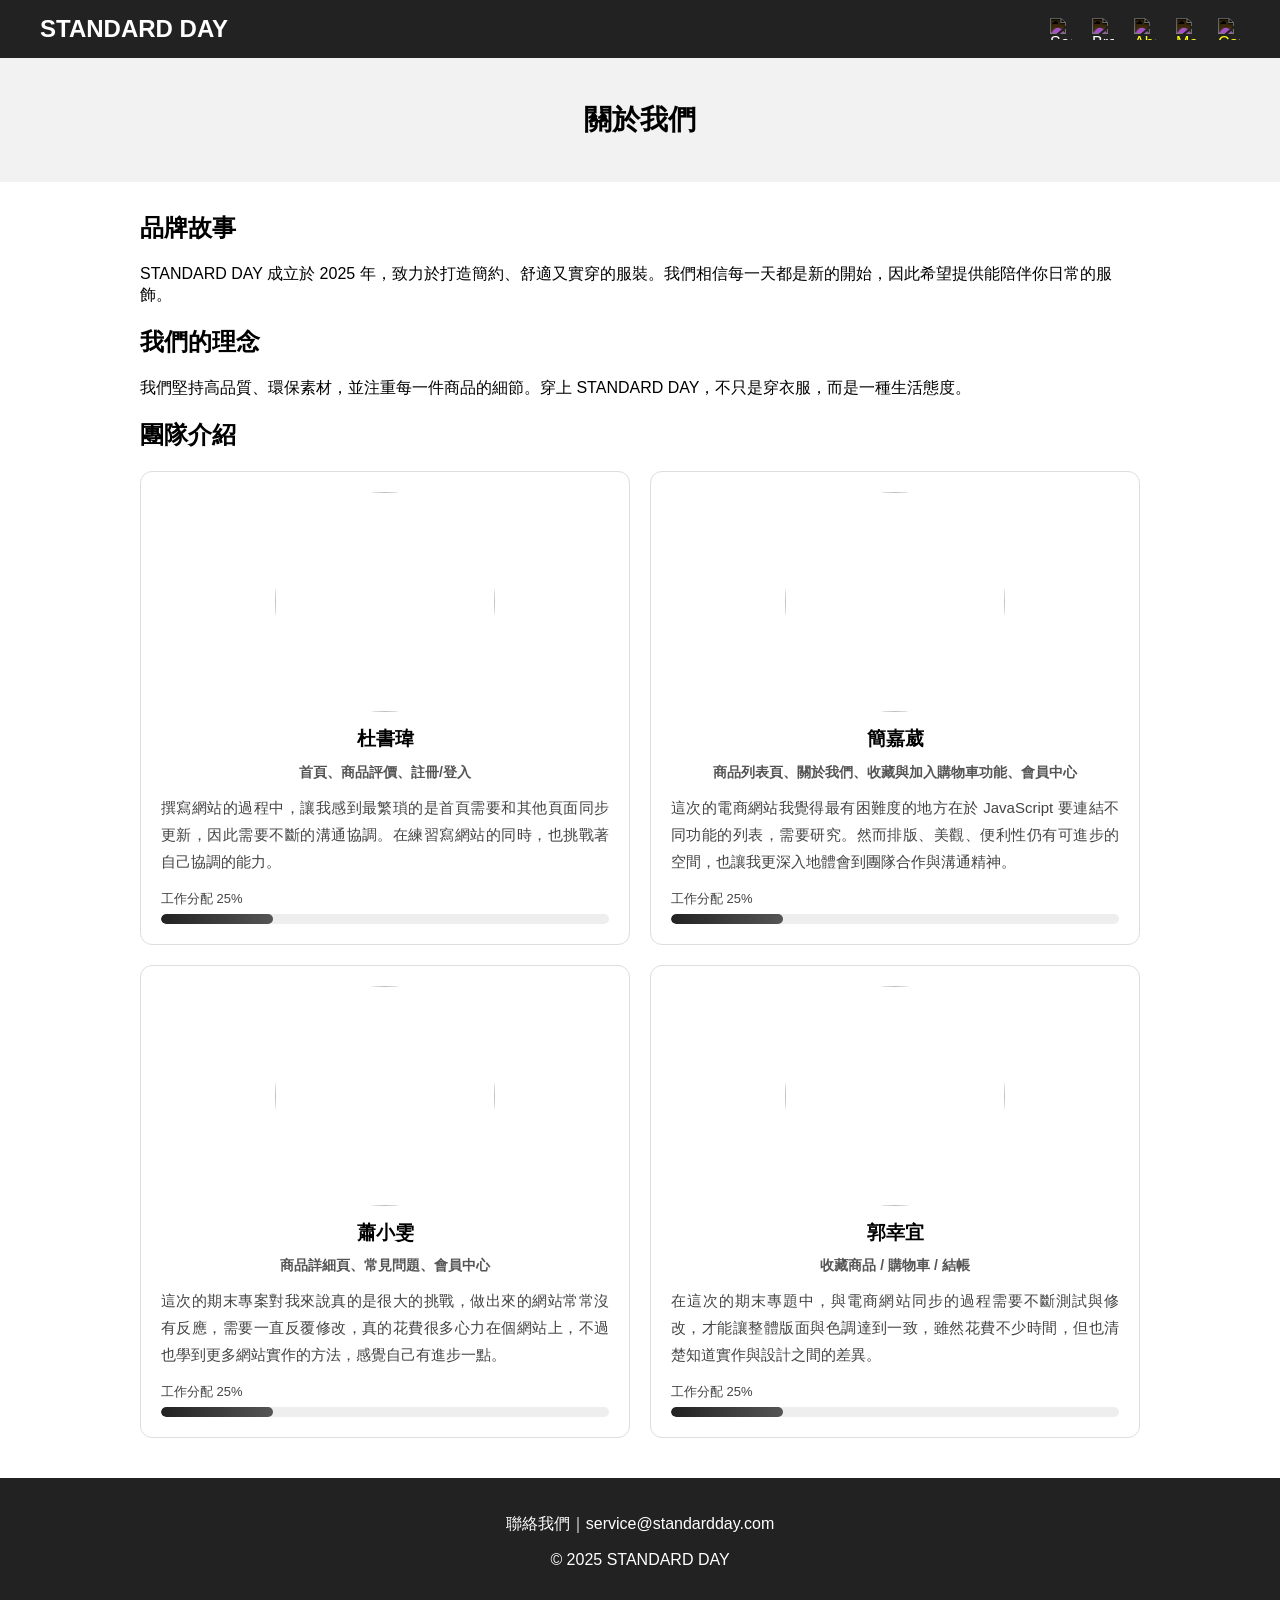
==== final/about.html @ c5c42846 "Add files via upload" ====
<!DOCTYPE html>
<html lang="zh-Hant">
<head>
<meta charset="UTF-8">
<meta name="viewport" content="width=device-width, initial-scale=1.0">
<title>關於我們｜STANDARD DAY</title>

<link rel="stylesheet" href="style.css">
<style>
    body {
        margin: 0;
        font-family: Arial, sans-serif;
    }
    
    footer {
        background-color: #222;
        color: white;
        text-align: center;
        padding: 20px;
        margin-top: 40px;
    }
    
    .about-header {
        background-color: #f2f2f2;
        padding: 20px;
        text-align: center;
    }
    
    .animated-title {
        font-size: 28px;
        opacity: 0;
        transform: translateX(-50px);
        animation: slideFadeIn 1s forwards;
    }
    
    @keyframes slideFadeIn {
        to {
            opacity: 1;
            transform: translateX(0);
        }
    }
    
    .about-container {
        max-width: 1000px;
        margin: 30px auto;
        padding: 0 30px;
    }
    
    .team-grid {
        display: grid;
        grid-template-columns: repeat(2, 1fr);
        gap: 20px;
        margin-top: 20px;
    }
    
    .team-card {
        background: #fff;
        border: 1px solid #ddd;
        border-radius: 12px;
        text-align: center;
        padding: 20px;
        transition: transform 0.3s, box-shadow 0.3s;
    }
    
    .team-card:hover {
        transform: translateY(-5px);
        box-shadow: 0 8px 20px rgba(0,0,0,0.1);
    }
    
    .team-card img {
        width: 220px;
        height: 220px;
        object-fit: cover;
        border-radius: 50%;
    }
    .team-card p {
    font-family: "Noto Sans TC", "PingFang TC", "Microsoft JhengHei", sans-serif;
    font-size: 15px;
    line-height: 1.8;
    color: #444;
    text-align: justify;        
    margin-top: 12px;
}
    .team-card h3 {
        margin: 10px 0 5px;
    }
    
    .team-card h2 {
        font-size: 14px;
        color: #555;
    }
    
    /* ===== 工作分配進度條 ===== */
    .work-progress {
        margin-top: 15px;
        text-align: left;
    }
    
    .progress-label {
        font-size: 13px;
        margin-bottom: 6px;
        color: #444;
    }
    
    .progress-bar {
        width: 100%;
        height: 10px;
        background-color: #eee;
        border-radius: 10px;
        overflow: hidden;
    }
    
    .progress-fill {
        height: 100%;
        width: 0;
        background: linear-gradient(90deg, #222, #555);
        border-radius: 10px;
        transition: width 1.5s ease;
    }
    #backToTop {
      position: fixed;
      bottom: 40px;
      right: 40px;
      z-index: 1000;
      background-color: #333;
      color: #fff;
      border: none;
      padding: 12px 16px;
      border-radius: 50%;
      cursor: pointer;
      font-size: 20px;
      display: none; /* 一開始隱藏 */
      transition: background 0.3s, transform 0.2s;
    }

    #backToTop:hover {
      background-color: #555;
      transform: scale(1.1);
    }
</style>
</head>

<body>

    <header>
      <div class="nav-left">
        <a href="index.jsp" class="logo">STANDARD DAY</a>
      </div>
    
      <div class="nav-icons">
        <div class="search-wrapper">
          <img src="images/search.png" alt="Search" id="searchIcon">
          <div class="search-box" id="searchBox">
            <div class="search-input">
                <img src="images/search.png" alt="">
                <input type="text" id="searchInput" placeholder="搜尋商品...">
                <div class="search-result" id="searchResult"></div>
            </div>
          </div>
        </div>
    
        <div class="menu-wrapper">
          <img src="images/clothes.png" alt="Browse" id="menuIcon">
           <div class="menu-box" id="menuBox">
                <a href="tops.html" class="menu-item">
                  <img src="images/tops.png" alt="Tops">
                </a>
                <a href="bottoms.html" class="menu-item">
                  <img src="images/bottoms.png" alt="Bottoms">
                </a>
          </div>
        </div>
    
        <a href="about.html" title="關於我們">
          <img src="images/info.png" alt="About">
        </a>
    
        <!-- user-area -->
        <a href="member.jsp" title="會員中心">
          <img src="images/user.png" alt="Member">
        </a>

        <a href="cart.html" title="購物車">
          <img src="images/shopping_cart.png" alt="Cart">
        </a>
      </div>
    </header>

<section class="about-header">
  <h1 class="animated-title">關於我們</h1>
</section>

<!-- 主內容 -->
<main class="about-container">
  <section class="about-section">
    <h2>品牌故事</h2>
    <p>
      STANDARD DAY 成立於 2025 年，致力於打造簡約、舒適又實穿的服裝。我們相信每一天都是新的開始，因此希望提供能陪伴你日常的服飾。
    </p>
  </section>

  <section class="about-section">
    <h2>我們的理念</h2>
    <p>
      我們堅持高品質、環保素材，並注重每一件商品的細節。穿上 STANDARD DAY，不只是穿衣服，而是一種生活態度。
    </p>
  </section>

  <section class="about-section team-section">
    <h2>團隊介紹</h2>

  <div class="team-grid">

    <div class="team-card">
      <img src="images/member1.jpg">
      <h3>杜書瑋</h3>
      <h2>首頁、商品評價、註冊/登入</h2>
         <p>撰寫網站的過程中，讓我感到最繁瑣的是首頁需要和其他頁面同步更新，因此需要不斷的溝通協調。在練習寫網站的同時，也挑戰著自己協調的能力。</p>
      <div class="work-progress">
        <div class="progress-label">工作分配 25%</div>
        <div class="progress-bar">
          <div class="progress-fill" data-percent="25"></div>
        </div>
      </div>
    </div>

    <div class="team-card">
      <img src="images/team members2.jpg">
      <h3>簡嘉葳</h3>
      <h2>商品列表頁、關於我們、收藏與加入購物車功能、會員中心</h2>
      <p>這次的電商網站我覺得最有困難度的地方在於 JavaScript 要連結不同功能的列表，需要研究。然而排版、美觀、便利性仍有可進步的空間，也讓我更深入地體會到團隊合作與溝通精神。</p>
      <div class="work-progress">
        <div class="progress-label">工作分配 25%</div>
        <div class="progress-bar">
          <div class="progress-fill" data-percent="25"></div>
        </div>
      </div>
    </div>

    <div class="team-card">
      <img src="images/member3.jpg">
      <h3>蕭小雯</h3>
      <h2>商品詳細頁、常見問題、會員中心</h2>
      <p> 這次的期末專案對我來說真的是很大的挑戰，做出來的網站常常沒有反應，需要一直反覆修改，真的花費很多心力在個網站上，不過也學到更多網站實作的方法，感覺自己有進步一點。</p>
      <div class="work-progress">
        <div class="progress-label">工作分配 25%</div>
        <div class="progress-bar">
          <div class="progress-fill" data-percent="25"></div>
        </div>
      </div>
    </div>

    <div class="team-card">
      <img src="images/member4.jpg">
      <h3>郭幸宜</h3>
      <h2>收藏商品 / 購物車 / 結帳</h2>
      <p>在這次的期末專題中，與電商網站同步的過程需要不斷測試與修改，才能讓整體版面與色調達到一致，雖然花費不少時間，但也清楚知道實作與設計之間的差異。</p>
      <div class="work-progress">
        <div class="progress-label">工作分配 25%</div>
        <div class="progress-bar">
          <div class="progress-fill" data-percent="25"></div>
        </div>
      </div>
    </div>

  </div>
</main>

    <footer>
      <p>聯絡我們｜service@standardday.com</p>
      <p>© 2025 STANDARD DAY</p>
    </footer>
    
    <script>
        document.addEventListener("DOMContentLoaded", () => {
          document.querySelectorAll(".progress-fill").forEach(bar => {
            const percent = bar.dataset.percent;
            setTimeout(() => {
              bar.style.width = percent + "%";
            }, 300);
          });
        });
        // 取得按鈕
        const backToTopBtn = document.getElementById("backToTop");
        
        // 當滾動超過 200px 顯示按鈕
        window.onscroll = function() {
          if (document.body.scrollTop > 200 || document.documentElement.scrollTop > 200) {
            backToTopBtn.style.display = "block";
          } else {
            backToTopBtn.style.display = "none";
          }
        };
        
        // 點擊平滑回到頂部
        backToTopBtn.addEventListener("click", () => {
          window.scrollTo({ top: 0, behavior: "smooth" });
        });

    </script>

    <script src="products.js"></script>
    <script src="script.js"></script>
    
    <!-- 回到頂部按鈕 -->
    <button id="backToTop" title="回到頂部">↑</button>

</body>
</html>
---- final/style.css ----
body {
  margin: 0;
  font-family: Arial, sans-serif;
}

.intro {
  position: fixed;
  inset: 0;
  background: #000;
  display: flex;
  justify-content: center;
  align-items: center;
  z-index: 9999;
}

.title {
  font-size: 70px;
  font-weight: 700;
  letter-spacing: 4px;
  color: #fff;
  display: flex;
  overflow: hidden;
}

.title span {
  display: inline-block;
  animation-duration: 1.5s;
  animation-fill-mode: forwards;
}

.left {
  animation-name: splitLeft;
}

.right {
  animation-name: splitRight;
}

@keyframes splitLeft {
  from {
    transform: translateX(0);
    opacity: 1;
  }
  to {
    transform: translateX(-120px);
    opacity: 0;
  }
}

@keyframes splitRight {
  from {
    transform: translateX(0);
    opacity: 1;
  }
  to {
    transform: translateX(120px);
    opacity: 0;
  }
}

/* Logo + Navbar */

header {
  display: flex;
  justify-content: space-between;
  align-items: center;
  padding: 15px 40px;
  background-color: #222;
  position: relative;
  z-index: 1000;
}

.logo {
  color: white;
  font-size: 24px;
  font-weight: bold;
  text-decoration: none;
}

nav a {
  color: white;
  text-decoration: none;
  margin-left: 20px;
}

nav a:hover {
  text-decoration: underline;
}

/*top bottom*/

#backToTop {
  width: 50px;
  height: 50px;
  border-radius: 50%;
  background-color: #333;
  color: white;
  display: flex;
  align-items: center;
  justify-content: center; 
  position: fixed;
  bottom: 20px;
  right: 20px;
  cursor: pointer;
  box-shadow: 0 2px 6px rgba(0,0,0,0.3);
  z-index: 1000;
  font-size: 24px;
  transition: background 0.3s;
}

#backToTop:hover {
  background-color: #555;
}

/* ===== Header Icons Layout ===== */

.nav-icons {
  display: flex;
  align-items: center;
  gap: 20px;          /* icon 之間距離 */
}

.nav-icons img {
  width: 22px;
  height: 22px;
  cursor: pointer;
  filter: invert(1);
  display: block;
}

.nav-icons img:hover {
  opacity: 0.8;
}

/* 搜尋 / 商品瀏覽 wrapper */
.search-wrapper,
.menu-wrapper {
  position: relative;
}

/* 下拉盒子（預設隱藏） */
.search-box,
.menu-box {
  position: absolute;
  top: 100%;
  right: 0;
  background: white;
  border: 1px solid #ddd;
  padding: 10px;
  display: none;
  min-width: 160px;
  z-index: 3000;
  pointer-events: auto;
  align-items: center;
}

.search-box.active,
.menu-box.active{
  display: block;
}


/* 搜尋輸入 */
.search-input {
  display: flex;
  align-items: center;
  gap: 5px;
}

.search-input input {
  border: 1px solid #ccc;
  padding: 5px;
  width: 120px;
}

.search-result {
  background: #fff;
  border: 1px solid #ddd;
  margin-top: 5px;
  max-height: 250px;
  overflow-y: auto;
}

.search-item {
  display: block;
  padding: 8px 12px;
  color: #333;
  text-decoration: none;
}

.search-item:hover {
  background-color: #f4f4f4;
}


/* 商品分類連結 */
.menu-box {
  position: absolute;
  top: 60px;
  right: 0;
  background: #222;
  padding: 10px;
  border-radius: 8px;

  display: none;
  flex-direction: column;
  gap: 10px;
  z-index: 999;
}

.menu-box.active {
  display: flex;
}

.menu-box img {
  width: 90px;
  height: auto;
  display: block;
  filter: none;
  transition: filter 0.2s ease, opacity 0.2s ease;
}

.menu-box a {
  display: block;
  padding: 5px 0;
  text-decoration: none;
  color: #333;
}

.menu-box a:hover {
  color: #000;
  font-weight: bold;
}

.menu-item {
  display: flex;
  justify-content: center;
}

.menu-item:hover img {
  filter: brightness(0) invert(1);
}

/* banner */
.banner {
  position: relative;
  width: 100%;
  height: 700px;
  overflow: hidden;
  
}

.banner img {
  width: 100%;
  height: 100%;
  object-fit: cover;
  position: relative;
  z-index: 1;
}

.banner-text {
  position: absolute;
  top: 50%;
  left: 10%;
  transform: translateY(-50%);
  color: white;
  z-index: 2;
}

.banner-text h1 {
  font-size: 48px;
}

.banner-text button {
  padding: 10px 20px;
  border: none;
  cursor: pointer;
}

.dots {
  position: absolute;
  bottom: 20px;
  width: 100%;
  left: 50%;
  transform: translateX(-50%);
  text-align: center;
  z-index: 10;
}

.dot {
  display: inline-block;
  width: 12px;
  height: 12px;
  margin: 0 5px;
  background-color: rgba(255,255,255,0.5);
  border-radius: 50%;
  cursor: pointer;
}

.dot.active,
.dot:hover {
  background-color: white;
}

/* left and right buttons */
.prev, .next {
  position: absolute;
  top: 50%;
  transform: translateY(-50%);
  background: rgba(0,0,0,0.5);
  color: white;
  border: none;
  font-size: 30px;
  padding: 10px;
  cursor: pointer;
  z-index: 3;
}

.prev { left: 10px; }
.next { right: 10px; }

.mySlides {
  animation: fade 1.5s;
}

@keyframes fade {
  from { opacity: 0.4; }
  to   { opacity: 1; }
}
/* ===== Products ===== */
.products {
  padding: 40px;
  max-width: 1400px;
  margin: 0 auto;
  background-color:  #FFFFFF;
}

.products h2 {
  margin-bottom: 15px;
  font-size: 28px;
}

.product-grid {
  display: grid;
  grid-template-columns: repeat(3, 1fr);
  gap: 30px;  
}

.product {
  position: relative;
  background-color:  #FFFBFE;
  border: 1px solid  #D0CFCF;
  border-radius: 10px;
  overflow: hidden;
  display: flex;
  flex-direction: column;
  cursor: pointer;
  transition: transform 0.3s ease, box-shadow 0.3s ease;
}

.product:hover {
  transform: translateY(-2px);
  box-shadow: 0 4px 15px rgba(0,0,0,0.1);
}

.product img {
  width: 100%;
  height: 400px;
  object-fit: cover;
  display: block;
}

.product-info {
  padding: 10px;
  display: flex;
  flex-direction: column;
  justify-content: space-between;
}

.product-name {
  font-weight: bold;
  margin: 15px 15px 5px 15px;
  font-size: 20px;
}

.product-price {
  font-size: 25px;
  font-weight: bold;
  margin: 0 15px 10px 15px;
}
/* 加入購物車按鈕 */
.add-cart-btn {
  width: calc(100% - 32px);
  margin: 16px auto;
  padding: 12px 0;

  background: #565254;
  color: #FFFFFF;

  border: none;
  border-radius: 999px;

  font-size: 14px;
  font-weight: 500;
  letter-spacing: 2px;

  cursor: pointer;

  transition: 
    transform .2s ease,
    box-shadow .2s ease,
    background .2s ease;
}

.add-cart-btn:hover {
  background: #7A7D7D;
  box-shadow: 0 10px 25px rgba(0,0,0,.2);
  transform: translateY(-2px);
}

.add-cart-btn:active {
  transform: translateY(0);
  box-shadow: 0 4px 10px rgba(0,0,0,.2);
}
/* 收藏愛心圖示 */

.favorite-icon {
  width: 18px !important; /* 強制縮小 */ 
  height: 18px !important; 
  position: absolute;
  bottom: 80px; /* 右下角 */
  right: 15px; 
  cursor: pointer;
  transition: transform 0.2s;
}

.favorite-icon:hover {
  transform: scale(1.3);
}
  /* footer */
  footer {
    background-color: #222;
    color: white;
    text-align: center;
    padding: 20px;
    margin-top: 0px;
  }
.user-menu {
  display: flex;
  align-items: center;
  position: relative;
  cursor: pointer;
}

.user-menu img {
  width: 32px;
  height: 32px;
  border-radius: 50%;
}

.user-menu .dropdown {
  display: none;
  position: absolute;
  top: 100%;
  right: 0;
  background: #fff;
  border: 1px solid #ccc;
  padding: 8px 0;
  min-width: 120px;
  z-index: 10;
}

.user-menu:hover .dropdown {
  display: block;
}

.user-menu .dropdown a {
  display: block;
  padding: 5px 12px;
  color: #333;
  text-decoration: none;
}

.user-menu .dropdown a:hover {
  background: #f0f0f0;
}

/* ===== Toast Notification ===== */
.toast {
  position: fixed;
  top: 90px;                 /* 避開 header */
  right: 30px;
  background-color: #222;    /* 跟 header 一致 */
  color: #fff;
  padding: 12px 20px;
  border-radius: 10px;
  font-size: 14px;
  box-shadow: 0 4px 15px rgba(0,0,0,0.3);
  opacity: 0;
  transform: translateY(-10px);
  transition: opacity 0.3s ease, transform 0.3s ease;
  z-index: 9999;
  pointer-events: none;
}

.toast.show {
  opacity: 1;
  transform: translateY(0);
}

/* 成功 / 警告 / 錯誤（預留擴充） */
.toast.success {
  border-left: 4px solid #4caf50;
}

.toast.warning {
  border-left: 4px solid #ff9800;
}

.toast.error {
  border-left: 4px solid #f44336;
}
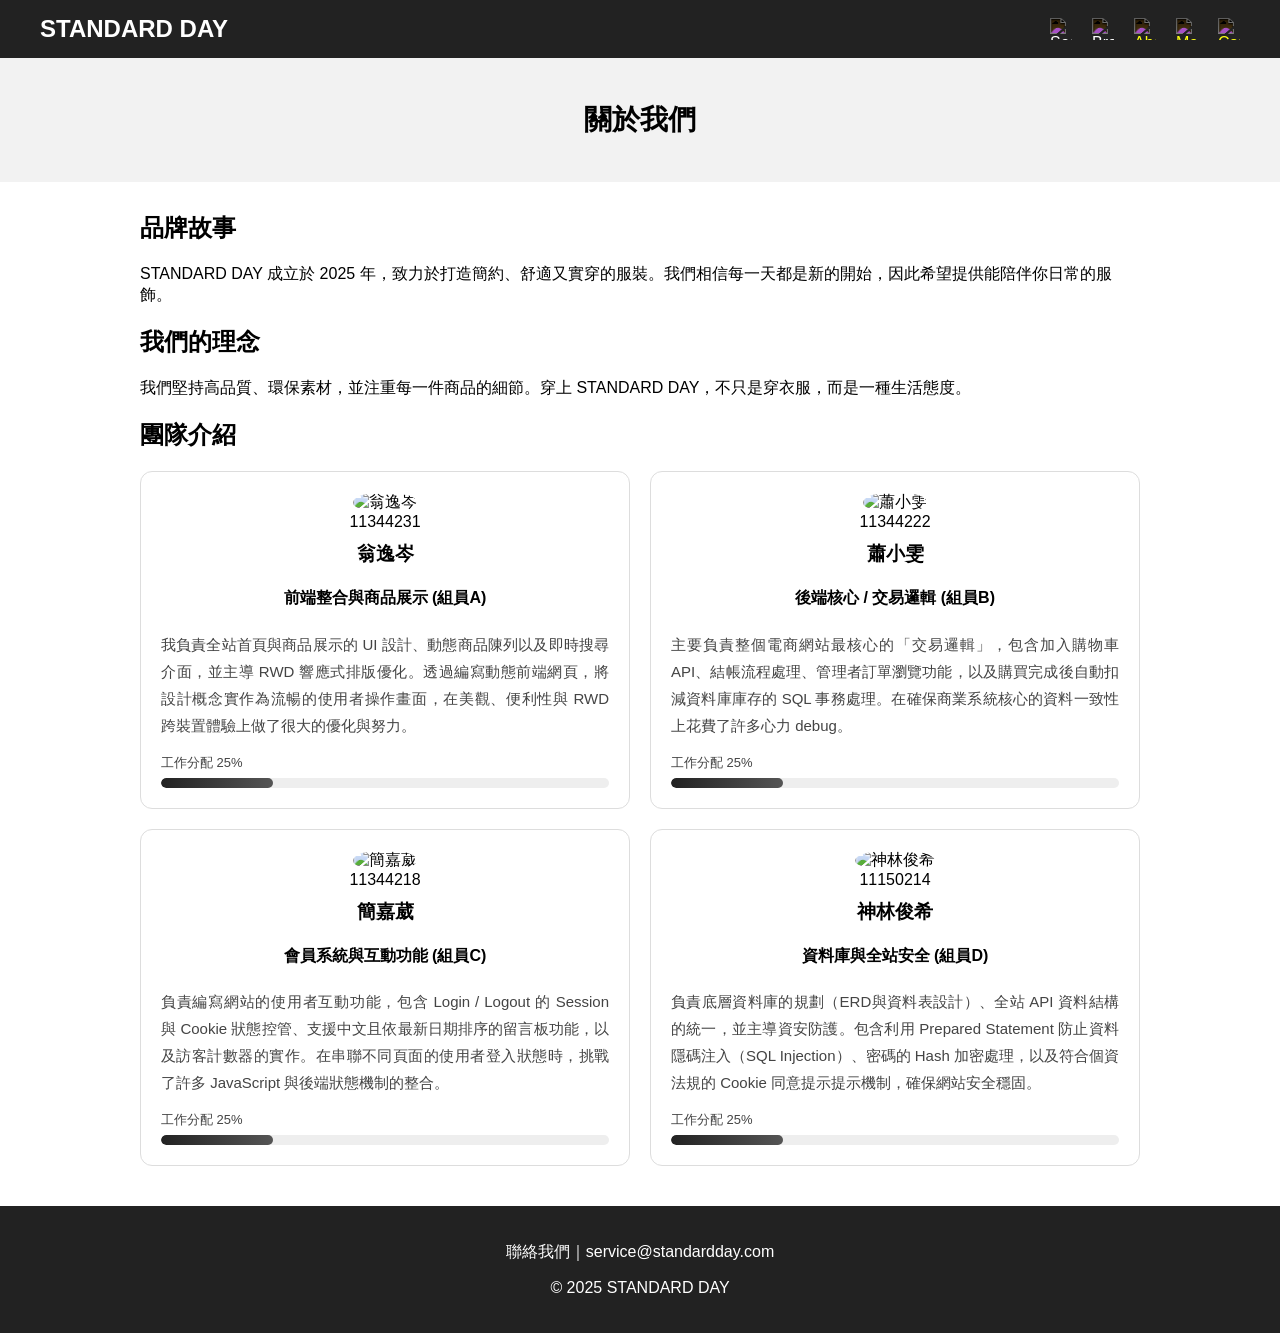
==== commit da0d1f13: "Refactor about.html with updated team member details" ====
--- a/final/about.html
+++ b/final/about.html
@@ -209,61 +209,66 @@
   <section class="about-section team-section">
     <h2>團隊介紹</h2>
 
-  <div class="team-grid">
-
-    <div class="team-card">
-      <img src="images/member1.jpg">
-      <h3>杜書瑋</h3>
-      <h2>首頁、商品評價、註冊/登入</h2>
-         <p>撰寫網站的過程中，讓我感到最繁瑣的是首頁需要和其他頁面同步更新，因此需要不斷的溝通協調。在練習寫網站的同時，也挑戰著自己協調的能力。</p>
-      <div class="work-progress">
-        <div class="progress-label">工作分配 25%</div>
-        <div class="progress-bar">
-          <div class="progress-fill" data-percent="25"></div>
-        </div>
-      </div>
+    <div class="team-grid">
+
+      <div class="team-card">
+        <img src="images/member1.jpg" alt="翁逸岑">
+        <div class="student-id">11344231</div>
+        <h3>翁逸岑</h3>
+        <h4>前端整合與商品展示 (組員A)</h4>
+        <p>我負責全站首頁與商品展示的 UI 設計、動態商品陳列以及即時搜尋介面，並主導 RWD 響應式排版優化。透過編寫動態前端網頁，將設計概念實作為流暢的使用者操作畫面，在美觀、便利性與 RWD 跨裝置體驗上做了很大的優化與努力。</p>
+        <div class="work-progress">
+          <div class="progress-label">工作分配 25%</div>
+          <div class="progress-bar">
+            <div class="progress-fill" data-percent="25"></div>
+          </div>
+        </div>
+      </div>
+
+      <div class="team-card">
+        <img src="images/member2.jpg" alt="蕭小雯">
+        <div class="student-id">11344222</div>
+        <h3>蕭小雯</h3>
+        <h4>後端核心 / 交易邏輯 (組員B)</h4>
+        <p>主要負責整個電商網站最核心的「交易邏輯」，包含加入購物車 API、結帳流程處理、管理者訂單瀏覽功能，以及購買完成後自動扣減資料庫庫存的 SQL 事務處理。在確保商業系統核心的資料一致性上花費了許多心力 debug。</p>
+        <div class="work-progress">
+          <div class="progress-label">工作分配 25%</div>
+          <div class="progress-bar">
+            <div class="progress-fill" data-percent="25"></div>
+          </div>
+        </div>
+      </div>
+
+      <div class="team-card">
+        <img src="images/member3.jpg" alt="簡嘉葳">
+        <div class="student-id">11344218</div>
+        <h3>簡嘉葳</h3>
+        <h4>會員系統與互動功能 (組員C)</h4>
+        <p>負責編寫網站的使用者互動功能，包含 Login / Logout 的 Session 與 Cookie 狀態控管、支援中文且依最新日期排序的留言板功能，以及訪客計數器的實作。在串聯不同頁面的使用者登入狀態時，挑戰了許多 JavaScript 與後端狀態機制的整合。</p>
+        <div class="work-progress">
+          <div class="progress-label">工作分配 25%</div>
+          <div class="progress-bar">
+            <div class="progress-fill" data-percent="25"></div>
+          </div>
+        </div>
+      </div>
+
+      <div class="team-card">
+        <img src="images/member4.jpg" alt="神林俊希">
+        <div class="student-id">11150214</div>
+        <h3>神林俊希</h3>
+        <h4>資料庫與全站安全 (組員D)</h4>
+        <p>負責底層資料庫的規劃（ERD與資料表設計）、全站 API 資料結構的統一，並主導資安防護。包含利用 Prepared Statement 防止資料隱碼注入（SQL Injection）、密碼的 Hash 加密處理，以及符合個資法規的 Cookie 同意提示提示機制，確保網站安全穩固。</p>
+        <div class="work-progress">
+          <div class="progress-label">工作分配 25%</div>
+          <div class="progress-bar">
+            <div class="progress-fill" data-percent="25"></div>
+          </div>
+        </div>
+      </div>
+
     </div>
-
-    <div class="team-card">
-      <img src="images/team members2.jpg">
-      <h3>簡嘉葳</h3>
-      <h2>商品列表頁、關於我們、收藏與加入購物車功能、會員中心</h2>
-      <p>這次的電商網站我覺得最有困難度的地方在於 JavaScript 要連結不同功能的列表，需要研究。然而排版、美觀、便利性仍有可進步的空間，也讓我更深入地體會到團隊合作與溝通精神。</p>
-      <div class="work-progress">
-        <div class="progress-label">工作分配 25%</div>
-        <div class="progress-bar">
-          <div class="progress-fill" data-percent="25"></div>
-        </div>
-      </div>
-    </div>
-
-    <div class="team-card">
-      <img src="images/member3.jpg">
-      <h3>蕭小雯</h3>
-      <h2>商品詳細頁、常見問題、會員中心</h2>
-      <p> 這次的期末專案對我來說真的是很大的挑戰，做出來的網站常常沒有反應，需要一直反覆修改，真的花費很多心力在個網站上，不過也學到更多網站實作的方法，感覺自己有進步一點。</p>
-      <div class="work-progress">
-        <div class="progress-label">工作分配 25%</div>
-        <div class="progress-bar">
-          <div class="progress-fill" data-percent="25"></div>
-        </div>
-      </div>
-    </div>
-
-    <div class="team-card">
-      <img src="images/member4.jpg">
-      <h3>郭幸宜</h3>
-      <h2>收藏商品 / 購物車 / 結帳</h2>
-      <p>在這次的期末專題中，與電商網站同步的過程需要不斷測試與修改，才能讓整體版面與色調達到一致，雖然花費不少時間，但也清楚知道實作與設計之間的差異。</p>
-      <div class="work-progress">
-        <div class="progress-label">工作分配 25%</div>
-        <div class="progress-bar">
-          <div class="progress-fill" data-percent="25"></div>
-        </div>
-      </div>
-    </div>
-
-  </div>
+  </section>
 </main>
 
     <footer>
@@ -306,4 +311,4 @@
     <button id="backToTop" title="回到頂部">↑</button>
 
 </body>
-</html>+</html>
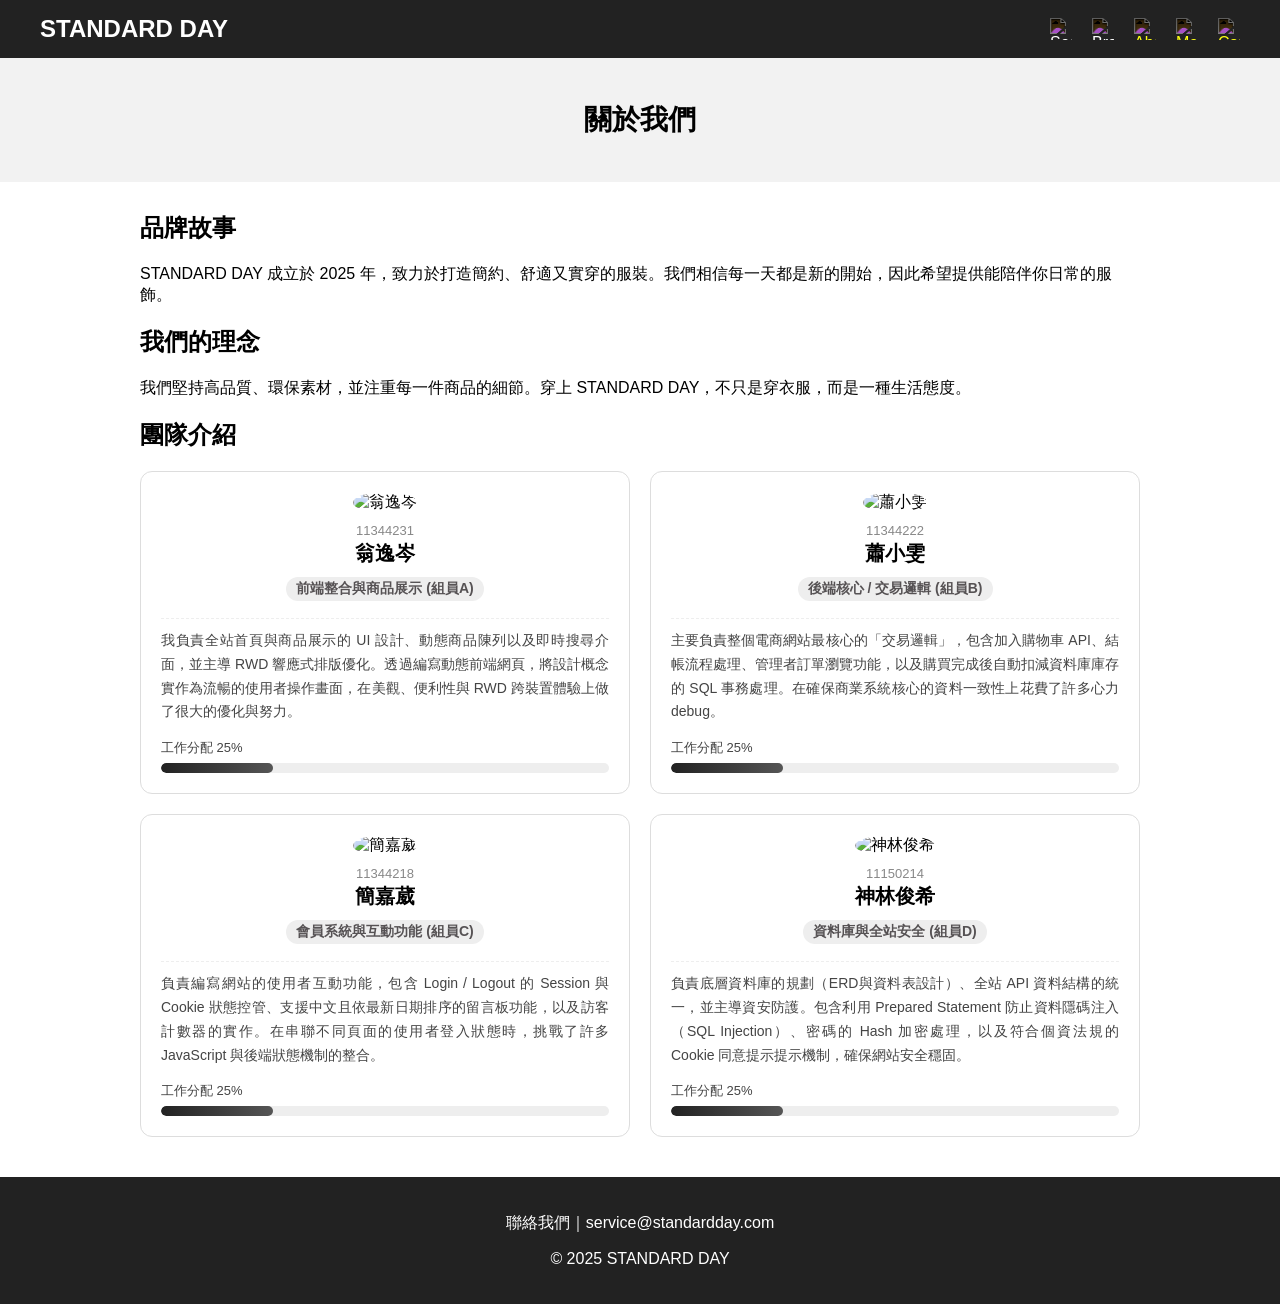
==== commit 8e87b2c0: "Update about.html" ====
--- a/final/about.html
+++ b/final/about.html
@@ -68,26 +68,42 @@
     }
     
     .team-card img {
-        width: 220px;
-        height: 220px;
+        width: 180px;
+        height: 180px;
         object-fit: cover;
         border-radius: 50%;
     }
+    
+    .student-id {
+        font-size: 13px;
+        color: #888;
+        margin: 10px 0 2px 0;
+    }
+
+    .team-card h3 {
+        margin: 0 0 5px 0;
+        font-size: 20px;
+    }
+    
+    .team-card h4 {
+        font-size: 14px;
+        color: #565254;
+        background: #eee;
+        display: inline-block;
+        padding: 3px 10px;
+        border-radius: 20px;
+        margin: 5px 0;
+    }
+
     .team-card p {
-    font-family: "Noto Sans TC", "PingFang TC", "Microsoft JhengHei", sans-serif;
-    font-size: 15px;
-    line-height: 1.8;
-    color: #444;
-    text-align: justify;        
-    margin-top: 12px;
-}
-    .team-card h3 {
-        margin: 10px 0 5px;
-    }
-    
-    .team-card h2 {
+        font-family: "Noto Sans TC", "PingFang TC", "Microsoft JhengHei", sans-serif;
         font-size: 14px;
-        color: #555;
+        line-height: 1.7;
+        color: #444;
+        text-align: justify;        
+        margin-top: 12px;
+        border-top: 1px dashed #eee;
+        padding-top: 10px;
     }
     
     /* ===== 工作分配進度條 ===== */
@@ -117,25 +133,33 @@
         border-radius: 10px;
         transition: width 1.5s ease;
     }
+
     #backToTop {
-      position: fixed;
-      bottom: 40px;
-      right: 40px;
-      z-index: 1000;
-      background-color: #333;
-      color: #fff;
-      border: none;
-      padding: 12px 16px;
-      border-radius: 50%;
-      cursor: pointer;
-      font-size: 20px;
-      display: none; /* 一開始隱藏 */
-      transition: background 0.3s, transform 0.2s;
+        position: fixed;
+        bottom: 40px;
+        right: 40px;
+        z-index: 1000;
+        background-color: #333;
+        color: #fff;
+        border: none;
+        padding: 12px 16px;
+        border-radius: 50%;
+        cursor: pointer;
+        font-size: 20px;
+        display: none;
+        transition: background 0.3s, transform 0.2s;
     }
 
     #backToTop:hover {
-      background-color: #555;
-      transform: scale(1.1);
+        background-color: #555;
+        transform: scale(1.1);
+    }
+
+    /* RWD 響應式優化：手機版自動變單欄，卡片才不會被擠扁 */
+    @media (max-width: 768px) {
+        .team-grid {
+            grid-template-columns: repeat(1, 1fr);
+        }
     }
 </style>
 </head>
@@ -149,10 +173,10 @@
     
       <div class="nav-icons">
         <div class="search-wrapper">
-          <img src="images/search.png" alt="Search" id="searchIcon">
+          <img src="../images/search.png" alt="Search" id="searchIcon">
           <div class="search-box" id="searchBox">
             <div class="search-input">
-                <img src="images/search.png" alt="">
+                <img src="../images/search.png" alt="">
                 <input type="text" id="searchInput" placeholder="搜尋商品...">
                 <div class="search-result" id="searchResult"></div>
             </div>
@@ -160,28 +184,27 @@
         </div>
     
         <div class="menu-wrapper">
-          <img src="images/clothes.png" alt="Browse" id="menuIcon">
+          <img src="../images/clothes.png" alt="Browse" id="menuIcon">
            <div class="menu-box" id="menuBox">
                 <a href="tops.html" class="menu-item">
-                  <img src="images/tops.png" alt="Tops">
+                  <img src="../images/tops.png" alt="Tops">
                 </a>
                 <a href="bottoms.html" class="menu-item">
-                  <img src="images/bottoms.png" alt="Bottoms">
+                  <img src="../images/bottoms.png" alt="Bottoms">
                 </a>
           </div>
         </div>
     
         <a href="about.html" title="關於我們">
-          <img src="images/info.png" alt="About">
+          <img src="../images/info.png" alt="About">
         </a>
     
-        <!-- user-area -->
         <a href="member.jsp" title="會員中心">
-          <img src="images/user.png" alt="Member">
+          <img src="../images/user.png" alt="Member">
         </a>
 
         <a href="cart.html" title="購物車">
-          <img src="images/shopping_cart.png" alt="Cart">
+          <img src="../images/shopping_cart.png" alt="Cart">
         </a>
       </div>
     </header>
@@ -190,7 +213,6 @@
   <h1 class="animated-title">關於我們</h1>
 </section>
 
-<!-- 主內容 -->
 <main class="about-container">
   <section class="about-section">
     <h2>品牌故事</h2>
@@ -212,7 +234,7 @@
     <div class="team-grid">
 
       <div class="team-card">
-        <img src="images/member1.jpg" alt="翁逸岑">
+        <img src="../images/member1.jpg" alt="翁逸岑">
         <div class="student-id">11344231</div>
         <h3>翁逸岑</h3>
         <h4>前端整合與商品展示 (組員A)</h4>
@@ -226,7 +248,7 @@
       </div>
 
       <div class="team-card">
-        <img src="images/member2.jpg" alt="蕭小雯">
+        <img src="../images/member2.jpg" alt="蕭小雯">
         <div class="student-id">11344222</div>
         <h3>蕭小雯</h3>
         <h4>後端核心 / 交易邏輯 (組員B)</h4>
@@ -240,7 +262,7 @@
       </div>
 
       <div class="team-card">
-        <img src="images/member3.jpg" alt="簡嘉葳">
+        <img src="../images/member3.jpg" alt="簡嘉葳">
         <div class="student-id">11344218</div>
         <h3>簡嘉葳</h3>
         <h4>會員系統與互動功能 (組員C)</h4>
@@ -254,7 +276,7 @@
       </div>
 
       <div class="team-card">
-        <img src="images/member4.jpg" alt="神林俊希">
+        <img src="../images/member4.jpg" alt="神林俊希">
         <div class="student-id">11150214</div>
         <h3>神林俊希</h3>
         <h4>資料庫與全站安全 (組員D)</h4>
@@ -271,44 +293,40 @@
   </section>
 </main>
 
-    <footer>
-      <p>聯絡我們｜service@standardday.com</p>
-      <p>© 2025 STANDARD DAY</p>
-    </footer>
-    
-    <script>
-        document.addEventListener("DOMContentLoaded", () => {
-          document.querySelectorAll(".progress-fill").forEach(bar => {
-            const percent = bar.dataset.percent;
-            setTimeout(() => {
-              bar.style.width = percent + "%";
-            }, 300);
-          });
-        });
-        // 取得按鈕
-        const backToTopBtn = document.getElementById("backToTop");
-        
-        // 當滾動超過 200px 顯示按鈕
-        window.onscroll = function() {
-          if (document.body.scrollTop > 200 || document.documentElement.scrollTop > 200) {
-            backToTopBtn.style.display = "block";
-          } else {
-            backToTopBtn.style.display = "none";
-          }
-        };
-        
-        // 點擊平滑回到頂部
-        backToTopBtn.addEventListener("click", () => {
-          window.scrollTo({ top: 0, behavior: "smooth" });
-        });
-
-    </script>
-
-    <script src="products.js"></script>
-    <script src="script.js"></script>
-    
-    <!-- 回到頂部按鈕 -->
-    <button id="backToTop" title="回到頂部">↑</button>
+<footer>
+  <p>聯絡我們｜service@standardday.com</p>
+  <p>© 2025 STANDARD DAY</p>
+</footer>
+
+<button id="backToTop" title="回到頂部">↑</button>
+
+<script>
+    document.addEventListener("DOMContentLoaded", () => {
+      document.querySelectorAll(".progress-fill").forEach(bar => {
+        const percent = bar.dataset.percent;
+        setTimeout(() => {
+          bar.style.width = percent + "%";
+        }, 300);
+      });
+    });
+
+    const backToTopBtn = document.getElementById("backToTop");
+    
+    window.onscroll = function() {
+      if (document.body.scrollTop > 200 || document.documentElement.scrollTop > 200) {
+        backToTopBtn.style.display = "block";
+      } else {
+        backToTopBtn.style.display = "none";
+      }
+    };
+    
+    backToTopBtn.addEventListener("click", () => {
+      window.scrollTo({ top: 0, behavior: "smooth" });
+    });
+</script>
+
+<script src="products.js"></script>
+<script src="script.js"></script>
 
 </body>
 </html>
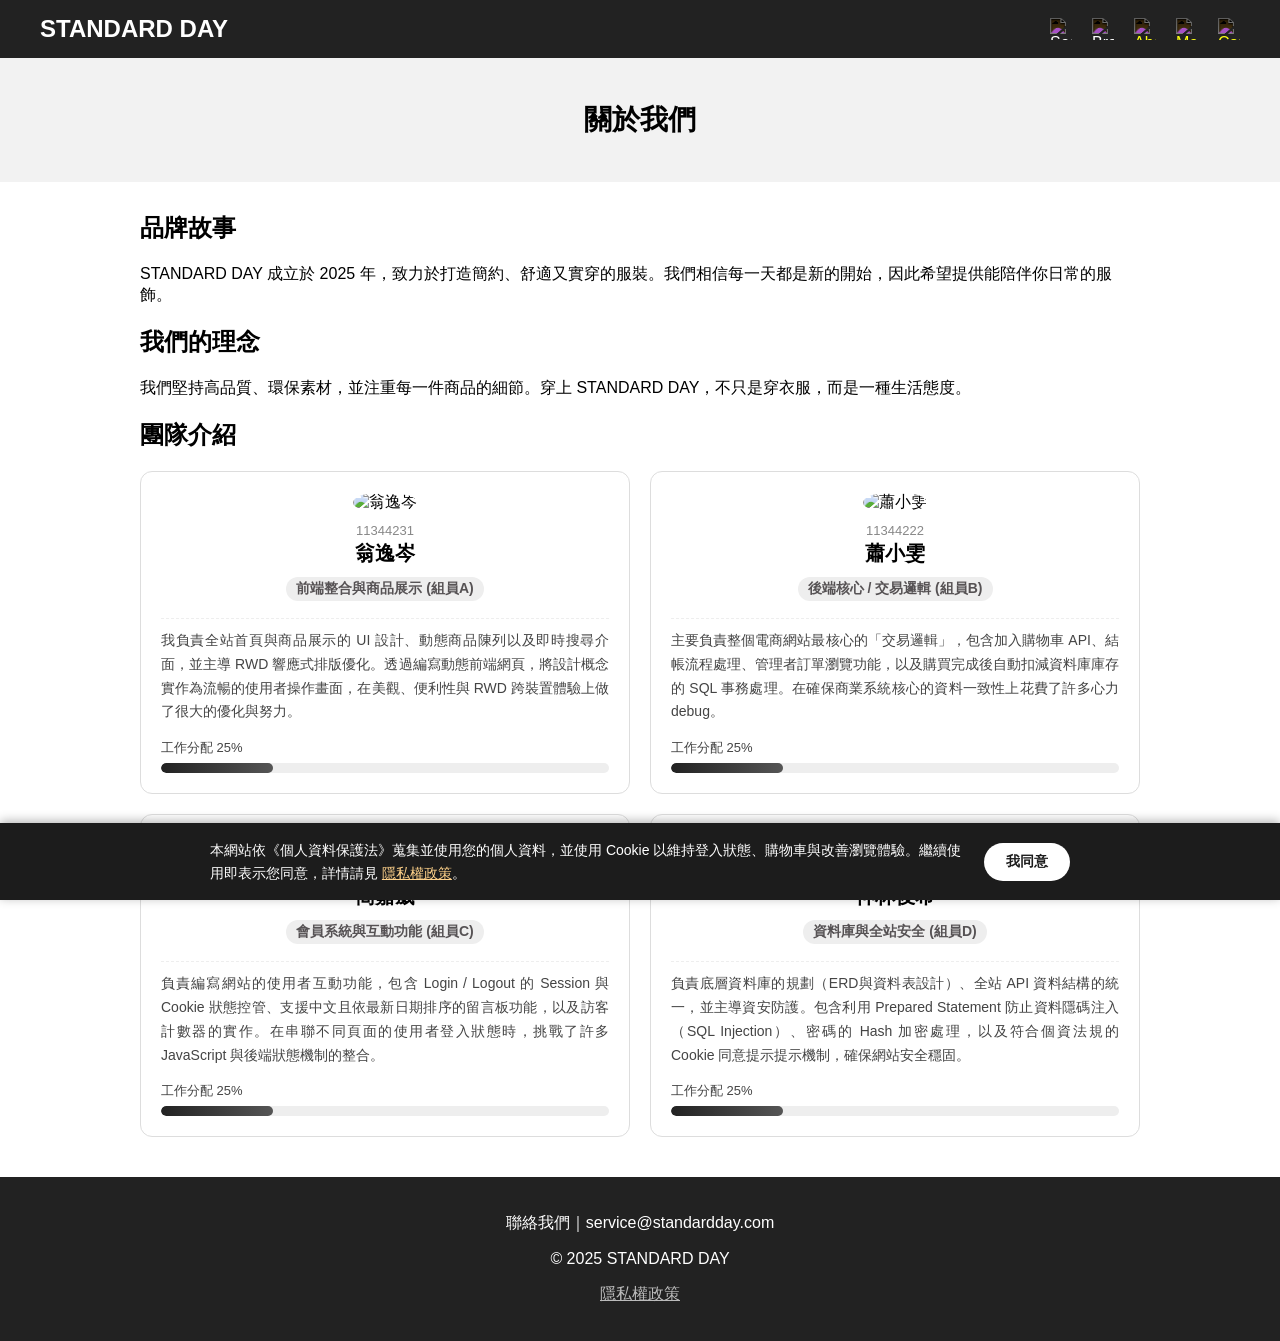
==== commit 6ce2f5d4: "組員D：資料庫統一、密碼雜湊、SQL防注入、Cookie/個資法" ====
--- a/final/about.html
+++ b/final/about.html
@@ -296,6 +296,7 @@
 <footer>
   <p>聯絡我們｜service@standardday.com</p>
   <p>© 2025 STANDARD DAY</p>
+  <p><a href="privacy.html" style="color:#bbb;">隱私權政策</a></p>
 </footer>
 
 <button id="backToTop" title="回到頂部">↑</button>
@@ -328,5 +329,8 @@
 <script src="products.js"></script>
 <script src="script.js"></script>
 
+<!-- Cookie 同意提示（組員D：個資法/Cookie） -->
+<script src="cookie-consent.js" defer></script>
+
 </body>
 </html>
--- a/final/style.css
+++ b/final/style.css
@@ -160,36 +160,55 @@
 }
 
 
-/* 搜尋輸入 */
+/* 搜尋輸入與外框整體結構 */
 .search-input {
   display: flex;
   align-items: center;
   gap: 5px;
+  position: relative;
 }
 
 .search-input input {
   border: 1px solid #ccc;
   padding: 5px;
   width: 120px;
+  border-radius: 4px;
+}
+
+.search-input img {
+  width: 16px;
+  height: auto;
+  filter: none;
 }
 
 .search-result {
+  position: absolute;
+  top: 100%; /* 剛好緊貼在輸入框正下方 */
+  left: 0;
+  width: 100%; /* 寬度與輸入框加放大鏡一樣寬 */
   background: #fff;
   border: 1px solid #ddd;
+  border-radius: 4px;
   margin-top: 5px;
   max-height: 250px;
   overflow-y: auto;
-}
-
-.search-item {
+  z-index: 1000;
+  box-shadow: 0 4px 12px rgba(0,0,0,0.15); 
+}
+
+.search-result a,
+.search-result div {
   display: block;
   padding: 8px 12px;
-  color: #333;
+  color: #333 !important;
   text-decoration: none;
-}
-
-.search-item:hover {
+  font-size: 14px;
+  text-align: left;
+}
+
+.search-result a:hover {
   background-color: #f4f4f4;
+  color: #000 !important; 
 }
 
 
@@ -199,12 +218,12 @@
   top: 60px;
   right: 0;
   background: #222;
-  padding: 10px;
+  padding: 15px;
   border-radius: 8px;
 
   display: none;
   flex-direction: column;
-  gap: 10px;
+  gap: 12px;
   z-index: 999;
 }
 
@@ -216,19 +235,21 @@
   width: 90px;
   height: auto;
   display: block;
-  filter: none;
+  filter: invert(1); 
   transition: filter 0.2s ease, opacity 0.2s ease;
 }
 
 .menu-box a {
   display: block;
-  padding: 5px 0;
+  padding: 5px 10px;
   text-decoration: none;
-  color: #333;
+  color: #ccc;
+  font-size: 16px;
+  text-align: center;
 }
 
 .menu-box a:hover {
-  color: #000;
+  color: #fff;
   font-weight: bold;
 }
 
@@ -238,7 +259,7 @@
 }
 
 .menu-item:hover img {
-  filter: brightness(0) invert(1);
+  filter: invert(1) opacity(0.8); 
 }
 
 /* banner */
@@ -388,6 +409,7 @@
   font-weight: bold;
   margin: 0 15px 10px 15px;
 }
+
 /* 加入購物車按鈕 */
 .add-cart-btn {
   width: calc(100% - 32px);
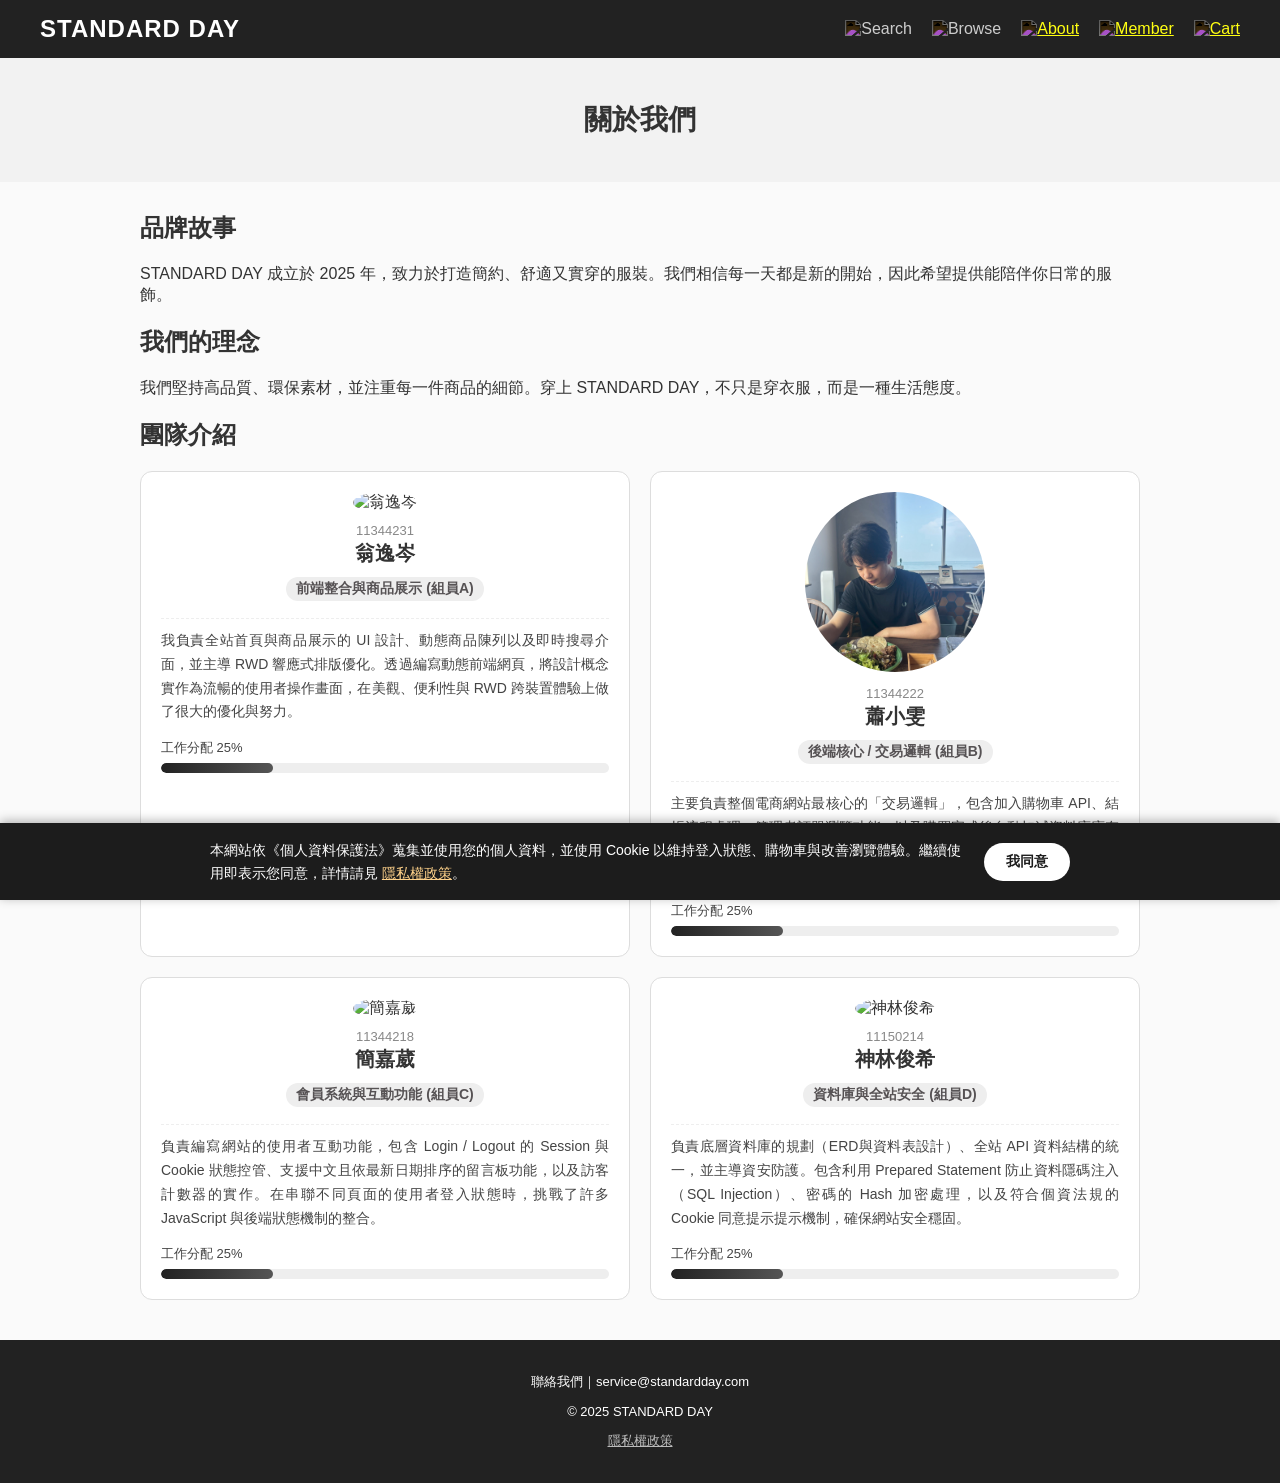
==== commit f7ead5a4: "chart.html改成.jsp" ====
--- a/final/about.html
+++ b/final/about.html
@@ -203,7 +203,7 @@
           <img src="../images/user.png" alt="Member">
         </a>
 
-        <a href="cart.html" title="購物車">
+        <a href="cart.jsp" title="購物車">
           <img src="../images/shopping_cart.png" alt="Cart">
         </a>
       </div>
--- a/final/style.css
+++ b/final/style.css
@@ -1,65 +1,12 @@
+/* ==================== 全站基礎設定 ==================== */
 body {
   margin: 0;
-  font-family: Arial, sans-serif;
-}
-
-.intro {
-  position: fixed;
-  inset: 0;
-  background: #000;
-  display: flex;
-  justify-content: center;
-  align-items: center;
-  z-index: 9999;
-}
-
-.title {
-  font-size: 70px;
-  font-weight: 700;
-  letter-spacing: 4px;
-  color: #fff;
-  display: flex;
-  overflow: hidden;
-}
-
-.title span {
-  display: inline-block;
-  animation-duration: 1.5s;
-  animation-fill-mode: forwards;
-}
-
-.left {
-  animation-name: splitLeft;
-}
-
-.right {
-  animation-name: splitRight;
-}
-
-@keyframes splitLeft {
-  from {
-    transform: translateX(0);
-    opacity: 1;
-  }
-  to {
-    transform: translateX(-120px);
-    opacity: 0;
-  }
-}
-
-@keyframes splitRight {
-  from {
-    transform: translateX(0);
-    opacity: 1;
-  }
-  to {
-    transform: translateX(120px);
-    opacity: 0;
-  }
-}
-
-/* Logo + Navbar */
-
+  font-family: "Noto Sans TC", sans-serif;
+  background-color: #fafafa;
+  color: #333;
+}
+
+/* ==================== Header 導覽列 ==================== */
 header {
   display: flex;
   justify-content: space-between;
@@ -75,49 +22,14 @@
   font-size: 24px;
   font-weight: bold;
   text-decoration: none;
-}
-
-nav a {
-  color: white;
-  text-decoration: none;
-  margin-left: 20px;
-}
-
-nav a:hover {
-  text-decoration: underline;
-}
-
-/*top bottom*/
-
-#backToTop {
-  width: 50px;
-  height: 50px;
-  border-radius: 50%;
-  background-color: #333;
-  color: white;
-  display: flex;
-  align-items: center;
-  justify-content: center; 
-  position: fixed;
-  bottom: 20px;
-  right: 20px;
-  cursor: pointer;
-  box-shadow: 0 2px 6px rgba(0,0,0,0.3);
-  z-index: 1000;
-  font-size: 24px;
-  transition: background 0.3s;
-}
-
-#backToTop:hover {
-  background-color: #555;
-}
-
-/* ===== Header Icons Layout ===== */
-
+  letter-spacing: 1px;
+}
+
+/* 圖示與下拉選單 */
 .nav-icons {
   display: flex;
   align-items: center;
-  gap: 20px;          /* icon 之間距離 */
+  gap: 20px;
 }
 
 .nav-icons img {
@@ -125,420 +37,247 @@
   height: 22px;
   cursor: pointer;
   filter: invert(1);
-  display: block;
+  transition: opacity 0.2s;
 }
 
 .nav-icons img:hover {
-  opacity: 0.8;
-}
-
-/* 搜尋 / 商品瀏覽 wrapper */
+  opacity: 0.7;
+}
+
+/* ==================== 搜尋與選單外層貨櫃 ==================== */
 .search-wrapper,
 .menu-wrapper {
   position: relative;
 }
 
-/* 下拉盒子（預設隱藏） */
-.search-box,
+/* ==================== 搜尋框（Search Box） ==================== */
+.search-box {
+  position: absolute;
+  top: 130%; /* 留一點點下垂空間，視覺上比較舒適 */
+  left: 50%;
+  transform: translateX(-50%);
+  background: white;
+  border: 1px solid #ddd;
+  padding: 12px;
+  display: none; /* 預設隱藏 */
+  min-width: 180px;
+  border-radius: 4px;
+  box-shadow: 0 4px 12px rgba(0,0,0,0.15); /* 加上陰影更有層次 */
+  z-index: 1000;
+}
+
+/* 讓 script.js 的 searchBox.classList.toggle("active") 真正生效 */
+.search-box.active {
+  display: block !important;
+}
+
+.search-input {
+  display: flex;
+  align-items: center;
+  gap: 8px;
+}
+
+.search-input img {
+  width: 16px;
+  height: 16px;
+  filter: none !important; /* 確保輸入框裡的小放大鏡不會變成白色不見 */
+}
+
+.search-input input {
+  border: 1px solid #ccc;
+  border-radius: 4px;
+  padding: 6px 10px;
+  width: 140px;
+  color: #000;
+  font-size: 13px;
+  outline: none;
+}
+
+.search-input input:focus {
+  border-color: #222; /* 聚焦時變深色 */
+}
+
+/* ==================== 下拉分類選單（Menu Box） ==================== */
 .menu-box {
   position: absolute;
-  top: 100%;
-  right: 0;
-  background: white;
-  border: 1px solid #ddd;
+  top: 130%;
+  left: 50%; /* 💡 修正：改成 50% 搭配 translateX(-50%) 才能完美居中 */
+  transform: translateX(-50%);
+  background: #222; 
+  border: 1px solid #444; /* 深色背景配深色邊框比較有質感 */
   padding: 10px;
-  display: none;
+  display: none; /* 預設隱藏 */
   min-width: 160px;
-  z-index: 3000;
-  pointer-events: auto;
-  align-items: center;
-}
-
-.search-box.active,
-.menu-box.active{
-  display: block;
-}
-
-
-/* 搜尋輸入與外框整體結構 */
-.search-input {
-  display: flex;
-  align-items: center;
-  gap: 5px;
-  position: relative;
-}
-
-.search-input input {
-  border: 1px solid #ccc;
-  padding: 5px;
-  width: 120px;
-  border-radius: 4px;
-}
-
-.search-input img {
-  width: 16px;
-  height: auto;
-  filter: none;
-}
-
-.search-result {
-  position: absolute;
-  top: 100%; /* 剛好緊貼在輸入框正下方 */
-  left: 0;
-  width: 100%; /* 寬度與輸入框加放大鏡一樣寬 */
-  background: #fff;
-  border: 1px solid #ddd;
-  border-radius: 4px;
-  margin-top: 5px;
-  max-height: 250px;
-  overflow-y: auto;
-  z-index: 1000;
-  box-shadow: 0 4px 12px rgba(0,0,0,0.15); 
-}
-
-.search-result a,
-.search-result div {
+  border-radius: 4px;
+  box-shadow: 0 4px 12px rgba(0,0,0,0.3);
+  z-index: 2000;
+}
+
+/* 讓 script.js 的 menuBox.classList.toggle("active") 真正生效 */
+.menu-box.active,
+.menu-wrapper.active .menu-box {
+  display: flex !important;
+  flex-direction: column;
+  gap: 4px;
+}
+
+/* 選單內的超連結項目 */
+.menu-box a {
   display: block;
   padding: 8px 12px;
-  color: #333 !important;
   text-decoration: none;
+  color: #ccc;
+  text-align: center;
   font-size: 14px;
-  text-align: left;
-}
-
-.search-result a:hover {
-  background-color: #f4f4f4;
-  color: #000 !important; 
-}
-
-
-/* 商品分類連結 */
-.menu-box {
-  position: absolute;
-  top: 60px;
-  right: 0;
-  background: #222;
-  padding: 15px;
-  border-radius: 8px;
-
-  display: none;
-  flex-direction: column;
-  gap: 12px;
-  z-index: 999;
-}
-
-.menu-box.active {
-  display: flex;
-}
-
-.menu-box img {
-  width: 90px;
+  border-radius: 2px;
+  transition: background 0.2s, color 0.2s;
+}
+
+.menu-box a:hover {
+  color: #fff;
+  background-color: #333; /* 滑過時有深灰色底色提示 */
+}
+
+/* 如果妳是用圖片當作選單項目 */
+.menu-box .menu-item {
+  display: flex;
+  align-items: center;
+  justify-content: center; 
+  margin: 4px 0;
+  padding: 5px;
+}
+
+.menu-box .menu-item img {
+  max-width: 100%;
   height: auto;
   display: block;
-  filter: invert(1); 
-  transition: filter 0.2s ease, opacity 0.2s ease;
-}
-
-.menu-box a {
+  filter: none !important; /* 確保下拉選單裡的衣服圖片不會被強行反白 */
+}
+
+/* ==================== 商品展示區網格 (RWD) ==================== */
+.category-container {
+  max-width: 1200px;
+  margin: 40px auto;
+  padding: 0 20px;
+}
+
+.category-title {
+  font-size: 28px;
+  font-weight: bold;
+  margin-bottom: 30px;
+  text-align: center;
+  letter-spacing: 2px;
+  position: relative;
+}
+
+.category-title::after {
+  content: '';
   display: block;
-  padding: 5px 10px;
-  text-decoration: none;
-  color: #ccc;
-  font-size: 16px;
-  text-align: center;
-}
-
-.menu-box a:hover {
-  color: #fff;
-  font-weight: bold;
-}
-
-.menu-item {
-  display: flex;
-  justify-content: center;
-}
-
-.menu-item:hover img {
-  filter: invert(1) opacity(0.8); 
-}
-
-/* banner */
-.banner {
-  position: relative;
+  width: 50px;
+  height: 2px;
+  background: #222;
+  margin: 8px auto 0;
+}
+
+/* 🎯 RWD 核心：自動適應網格（對應 rdw.css 邏輯） */
+.products-grid {
+  display: grid;
+  grid-template-columns: repeat(auto-fill, minmax(220px, 1fr));
+  gap: 30px;
+}
+
+.product-card {
+  background: white;
+  border: 1px solid #eee;
+  border-radius: 8px;
+  overflow: hidden;
+  position: relative;
+  transition: transform 0.3s, box-shadow 0.3s;
+}
+
+.product-card:hover {
+  transform: translateY(-50px);
+  box-shadow: 0 10px 20px rgba(0,0,0,0.08);
+}
+
+.product-img-wrapper {
   width: 100%;
-  height: 700px;
-  overflow: hidden;
-  
-}
-
-.banner img {
+  padding-top: 120px; /* 3:4 衣服黃金比例 */
+  position: relative;
+  background: #f5f5f5;
+}
+
+.product-card img {
+  position: absolute;
+  top: 0;
+  left: 0;
   width: 100%;
   height: 100%;
   object-fit: cover;
-  position: relative;
-  z-index: 1;
-}
-
-.banner-text {
-  position: absolute;
-  top: 50%;
-  left: 10%;
-  transform: translateY(-50%);
+}
+
+.product-info {
+  padding: 15px;
+  text-align: center;
+}
+
+.product-name {
+  font-size: 15px;
+  font-weight: 500;
+  margin: 0 0 8px 0;
+  color: #444;
+}
+
+.product-price {
+  font-size: 16px;
+  font-weight: bold;
+  color: #222;
+  margin-bottom: 12px;
+}
+
+.add-to-cart-btn {
+  width: 100%;
+  background: #222;
   color: white;
-  z-index: 2;
-}
-
-.banner-text h1 {
-  font-size: 48px;
-}
-
-.banner-text button {
-  padding: 10px 20px;
   border: none;
+  padding: 10px 0;
+  border-radius: 4px;
   cursor: pointer;
-}
-
-.dots {
-  position: absolute;
-  bottom: 20px;
-  width: 100%;
-  left: 50%;
-  transform: translateX(-50%);
-  text-align: center;
-  z-index: 10;
-}
-
-.dot {
-  display: inline-block;
-  width: 12px;
-  height: 12px;
-  margin: 0 5px;
-  background-color: rgba(255,255,255,0.5);
+  font-size: 14px;
+  transition: background 0.2s;
+}
+
+.add-to-cart-btn:hover {
+  background: #444;
+}
+
+/* ==================== 頁尾與回到頂部 ==================== */
+footer {
+  background-color: #222;
+  color: #aaa;
+  text-align: center;
+  padding: 25px;
+  font-size: 13px;
+  margin-top: 60px;
+}
+
+#backToTop {
+  position: fixed;
+  bottom: 30px;
+  right: 30px;
+  background: #222;
+  color: white;
+  border: 1px solid #444;
+  width: 45px;
+  height: 45px;
   border-radius: 50%;
   cursor: pointer;
-}
-
-.dot.active,
-.dot:hover {
-  background-color: white;
-}
-
-/* left and right buttons */
-.prev, .next {
-  position: absolute;
-  top: 50%;
-  transform: translateY(-50%);
-  background: rgba(0,0,0,0.5);
-  color: white;
-  border: none;
-  font-size: 30px;
-  padding: 10px;
-  cursor: pointer;
-  z-index: 3;
-}
-
-.prev { left: 10px; }
-.next { right: 10px; }
-
-.mySlides {
-  animation: fade 1.5s;
-}
-
-@keyframes fade {
-  from { opacity: 0.4; }
-  to   { opacity: 1; }
-}
-/* ===== Products ===== */
-.products {
-  padding: 40px;
-  max-width: 1400px;
-  margin: 0 auto;
-  background-color:  #FFFFFF;
-}
-
-.products h2 {
-  margin-bottom: 15px;
-  font-size: 28px;
-}
-
-.product-grid {
-  display: grid;
-  grid-template-columns: repeat(3, 1fr);
-  gap: 30px;  
-}
-
-.product {
-  position: relative;
-  background-color:  #FFFBFE;
-  border: 1px solid  #D0CFCF;
-  border-radius: 10px;
-  overflow: hidden;
-  display: flex;
-  flex-direction: column;
-  cursor: pointer;
-  transition: transform 0.3s ease, box-shadow 0.3s ease;
-}
-
-.product:hover {
-  transform: translateY(-2px);
-  box-shadow: 0 4px 15px rgba(0,0,0,0.1);
-}
-
-.product img {
-  width: 100%;
-  height: 400px;
-  object-fit: cover;
-  display: block;
-}
-
-.product-info {
-  padding: 10px;
-  display: flex;
-  flex-direction: column;
-  justify-content: space-between;
-}
-
-.product-name {
-  font-weight: bold;
-  margin: 15px 15px 5px 15px;
-  font-size: 20px;
-}
-
-.product-price {
-  font-size: 25px;
-  font-weight: bold;
-  margin: 0 15px 10px 15px;
-}
-
-/* 加入購物車按鈕 */
-.add-cart-btn {
-  width: calc(100% - 32px);
-  margin: 16px auto;
-  padding: 12px 0;
-
-  background: #565254;
-  color: #FFFFFF;
-
-  border: none;
-  border-radius: 999px;
-
-  font-size: 14px;
-  font-weight: 500;
-  letter-spacing: 2px;
-
-  cursor: pointer;
-
-  transition: 
-    transform .2s ease,
-    box-shadow .2s ease,
-    background .2s ease;
-}
-
-.add-cart-btn:hover {
-  background: #7A7D7D;
-  box-shadow: 0 10px 25px rgba(0,0,0,.2);
-  transform: translateY(-2px);
-}
-
-.add-cart-btn:active {
-  transform: translateY(0);
-  box-shadow: 0 4px 10px rgba(0,0,0,.2);
-}
-/* 收藏愛心圖示 */
-
-.favorite-icon {
-  width: 18px !important; /* 強制縮小 */ 
-  height: 18px !important; 
-  position: absolute;
-  bottom: 80px; /* 右下角 */
-  right: 15px; 
-  cursor: pointer;
-  transition: transform 0.2s;
-}
-
-.favorite-icon:hover {
-  transform: scale(1.3);
-}
-  /* footer */
-  footer {
-    background-color: #222;
-    color: white;
-    text-align: center;
-    padding: 20px;
-    margin-top: 0px;
-  }
-.user-menu {
-  display: flex;
-  align-items: center;
-  position: relative;
-  cursor: pointer;
-}
-
-.user-menu img {
-  width: 32px;
-  height: 32px;
-  border-radius: 50%;
-}
-
-.user-menu .dropdown {
+  font-size: 18px;
   display: none;
-  position: absolute;
-  top: 100%;
-  right: 0;
-  background: #fff;
-  border: 1px solid #ccc;
-  padding: 8px 0;
-  min-width: 120px;
-  z-index: 10;
-}
-
-.user-menu:hover .dropdown {
-  display: block;
-}
-
-.user-menu .dropdown a {
-  display: block;
-  padding: 5px 12px;
-  color: #333;
-  text-decoration: none;
-}
-
-.user-menu .dropdown a:hover {
-  background: #f0f0f0;
-}
-
-/* ===== Toast Notification ===== */
-.toast {
-  position: fixed;
-  top: 90px;                 /* 避開 header */
-  right: 30px;
-  background-color: #222;    /* 跟 header 一致 */
-  color: #fff;
-  padding: 12px 20px;
-  border-radius: 10px;
-  font-size: 14px;
-  box-shadow: 0 4px 15px rgba(0,0,0,0.3);
-  opacity: 0;
-  transform: translateY(-10px);
-  transition: opacity 0.3s ease, transform 0.3s ease;
-  z-index: 9999;
-  pointer-events: none;
-}
-
-.toast.show {
-  opacity: 1;
-  transform: translateY(0);
-}
-
-/* 成功 / 警告 / 錯誤（預留擴充） */
-.toast.success {
-  border-left: 4px solid #4caf50;
-}
-
-.toast.warning {
-  border-left: 4px solid #ff9800;
-}
-
-.toast.error {
-  border-left: 4px solid #f44336;
-}
+  z-index: 999;
+  box-shadow: 0 2px 10px rgba(0,0,0,0.2);
+}
+
+#backToTop:hover {
+  background: #444;
+}
